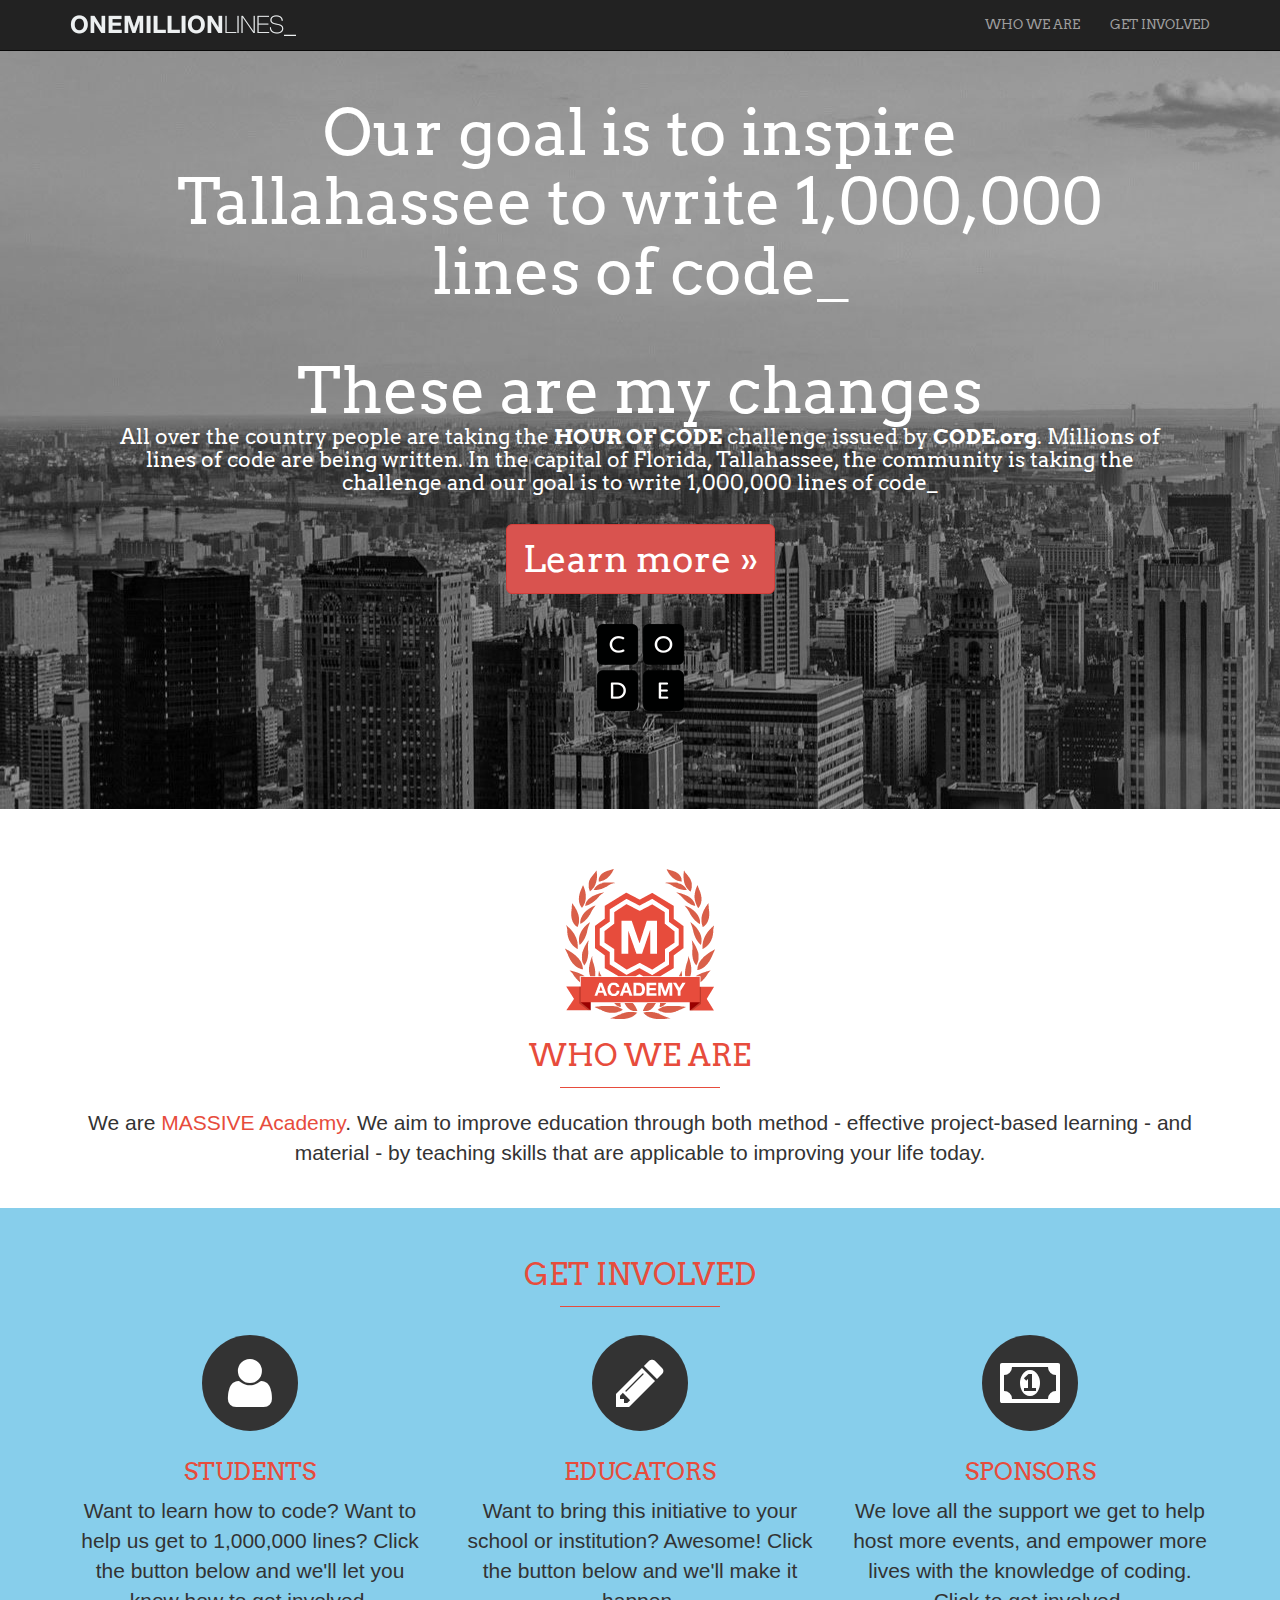
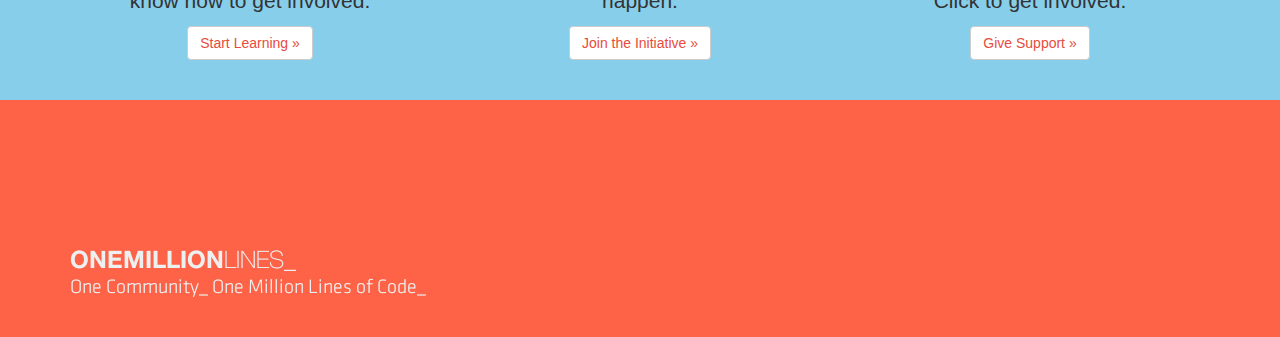
==== index.html @ e57da0e0 "testing change to index.html page" ====
<!DOCTYPE html>
<html lang="en">
  <head>
    <meta charset="utf-8">
    <meta http-equiv="X-UA-Compatible" content="IE=edge">
    <meta name="viewport" content="width=device-width, initial-scale=1">
    <!-- The above 3 meta tags *must* come first in the head; any other head content must come *after* these tags -->
    <meta name="description" content="">
    <meta name="author" content="">
    <link rel="icon" href="../../favicon.ico">

    <title>Custom Bootstrap Website</title>

    <!-- This is our Google Arvo font and Font Awesome-->
    <link href='https://fonts.googleapis.com/css?family=Arvo' rel='stylesheet' type='text/css'>    
    <link rel="stylesheet" href="fonts/font-awesome/css/font-awesome.min.css">

    <!-- Bootstrap core CSS -->
    <link href="css/bootstrap.min.css" rel="stylesheet">

    <!-- IE10 viewport hack for Surface/desktop Windows 8 bug -->
    <link href="../../assets/css/ie10-viewport-bug-workaround.css" rel="stylesheet">

    <!-- Custom styles for this template -->
    <link href="css/custom.css" rel="stylesheet">

    <!-- Just for debugging purposes. Don't actually copy these 2 lines! -->
    <!--[if lt IE 9]><script src="../../assets/js/ie8-responsive-file-warning.js"></script><![endif]-->
    <script src="../../assets/js/ie-emulation-modes-warning.js"></script>

    <!-- HTML5 shim and Respond.js for IE8 support of HTML5 elements and media queries -->
    <!--[if lt IE 9]>
      <script src="https://oss.maxcdn.com/html5shiv/3.7.2/html5shiv.min.js"></script>
      <script src="https://oss.maxcdn.com/respond/1.4.2/respond.min.js"></script>
    <![endif]-->
  </head>

  <body>

    <nav class="navbar navbar-inverse navbar-fixed-top">
      <div class="container">
        <div class="navbar-header">
          <button type="button" class="navbar-toggle collapsed" data-toggle="collapse" data-target="#navbar" aria-expanded="false" aria-controls="navbar">
            <span class="sr-only">Toggle navigation</span>
            <span class="icon-bar"></span>
            <span class="icon-bar"></span>
            <span class="icon-bar"></span>
          </button>
          <a class="navbar-brand" href="#"><img src="images/top_logo.png" title="One Million Lines" alt="One Million Lines"></a>
        </div>
        <div id="navbar" class="collapse navbar-collapse">
          <ul class="nav navbar-nav navbar-right">
            <li><a href="#who">WHO WE ARE</a></li>
            <li><a href="#get-Involved">GET INVOLVED</a></li>
          </ul>
        </div><!--/.nav-collapse -->
      </div>
    </nav>

    <!-- Main jumbotron for a primary marketing message or call to action -->
    <div class="jumbotron">
      <div class="container">
          <h1>Our goal is to inspire <br>Tallahassee to write 1,000,000<br> lines of code_</h1>
          <h1>These are my changes</div<h1>
          <p>All over the country people are taking the <strong>HOUR OF CODE</strong> challenge issued by <strong>CODE.org</strong>. Millions of lines of code are being written. In the capital of Florida, Tallahassee, the community is taking the challenge and our goal is to write 1,000,000 lines of code_</p>
          <p>
          <a class="btn btn-danger btn-lg" href="#" role="button">Learn more &raquo;</a></p>
          <img src="images/code.png" title="Code.org logo" alt="Code.org">
      </div>
    </div>

    <div id="who">
      <div class="container homepage">
        <img src="images/academy.png" alt="MASSIVE Academy" title="MASSIVE Academy">
        <h2>Who We Are</h2>
        <hr>
        <p>We are <a href="http://www.massiveacademy.us" target="_blank">MASSIVE Academy</a>. We aim to improve education through both method - effective project-based learning - and material - by teaching skills that are applicable to improving your life today.</p>
      </div>
    </div>

    <div id="get-Involved">
      <div class="container homepage">
        <h2>Get Involved</h2>
        <hr>
        <div class="row">
          <div class="col-md-4">
            <span class="fa-stack fa-4x">
              <i class="fa fa-circle fa-stack-2x"></i>
              <i class="fa fa-user fa-stack-1x fa-inverse"></i>
            </span>
            <h3>Students</h3>
            <p>Want to learn how to code? Want to help us get to 1,000,000 lines? Click the button below and we'll let you know how to get involved. </p>
            <p><a class="btn btn-default" href="http://www.google.com"  target="_blank" role="button">Start Learning &raquo;</a></p>
          </div>
          <div class="col-md-4">
           <span class="fa-stack fa-4x">
              <i class="fa fa-circle fa-stack-2x"></i>
              <i class="fa fa-pencil fa-stack-1x fa-inverse"></i>
            </span>
            <h3>Educators</h3>
            <p>Want to bring this initiative to your school or institution? Awesome! Click the button below and we'll make it happen. </p>
            <p><a class="btn btn-default" href="images/hero_image.jpg" target="_blank" role="button">Join the Initiative &raquo;</a></p>
          </div>
          <div class="col-md-4">
           <span class="fa-stack fa-4x">
              <i class="fa fa-circle fa-stack-2x"></i>
              <i class="fa fa-money fa-stack-1x fa-inverse"></i>
            </span>
            <h3>Sponsors</h3>
            <p>We love all the support we get to help host more events, and empower more lives with the knowledge of coding. Click to get involved.</p>
            <p><a class="btn btn-default" href="http://www.lds.org" target="_blank" role="button">Give Support &raquo;</a></p>
          </div>
        </div>
      </div> <!-- /container -->
    </div>

    <footer>
      <div class="container">
        <p><img src="images/one_million_bottom_brand.png" title="footer" alt="footer">
        </p>
      </div>
    </footer>
  


    <!-- Bootstrap core JavaScript
    ================================================== -->
    <!-- Placed at the end of the document so the pages load faster -->
    <script src="https://ajax.googleapis.com/ajax/libs/jquery/1.11.3/jquery.min.js"></script>
    <script>window.jQuery || document.write('<script src="../../assets/js/vendor/jquery.min.js"><\/script>')</script>
    <script src="js/bootstrap.min.js"></script>
    <!-- IE10 viewport hack for Surface/desktop Windows 8 bug -->
    <script src="../../assets/js/ie10-viewport-bug-workaround.js"></script>
  </body>
</html>
---- css/custom.css ----
/* Move down content because we have a fixed navbar that is 50px tall */
body {
  padding-top: 50px;
}

ul.nav, .jumbotron h1 {
	font-family: 'Arvo', courier, serif;
}

ul.nav {
	font-size: 13px;
}

#get-Involved {
	background-color: skyblue;
}

footer {
	background-color: tomato;
	padding-top: 150px;
	padding-bottom: 30px;
}

.jumbotron {
	text-align: center;
	background-image: url('../images/hero_image.jpg');
	color: white;
}

.jumbotron h1 {
	margin-top: 0px;
	margin-bottom: 50px;
}

.jumbotron p {
	margin-bottom: 30px;
	font-weight: 100;
	padding: 0 50px;
}

.btn-lg {
	font-size: 36px;
}
.homepage {
	text-align: center;
	padding-top: 30px;
	padding-bottom: 30px;
}

.homepage h2, h3{
	color: #e74c3c;
	font-family: 'Arvo', courier, serif;
	text-transform: uppercase;
}

.homepage h3 {
	font-style: 26px;
}

.homepage p {
	font-size: 21px;
	font-weight: 300;
}

.homepage hr {
	border-top: 1px solid #e74c3d;
	width: 160px;
	margin-top: 15px;
}
.homepage a {
	color: #e74c3c;
}

.homepage a:hover {
	color: #e74c3d;
	text-decoration: none;
	opacity: .9;
}

/*Responsive Styling*/

/* Medium devices (desktops, 992px up to 1199px) */
@media (max-width: 1199px) { 
	.jumbotron h1 {
	font-size: 56px;
	margin-bottom: 30px;
	}
}

/* Small devices (tablets, 768px up to 991px) */
@media (max-width: 991px) { 
	.jumbotron h1 {
	font-size: 46px;
	}

	.jumbotron {
		margin-bottom: 15px;
	}

	.col-md-4 {
		padding: 20px 10px;
	}

	.homepage h2 {
		font-size: 25px;
	}

	.homepage h3 {
		font-size: 20px;
	}

	.btn {

	}


/* Extra-Small devices (phones, less than 768px) */
@media (max-width: 767px) { 
	
	.jumbotron h1 {
	font-size: 30px;
	}

	.jumbotron p {
		font-size: 15px;
	}

	.homepage p {
		font-size: 16px;
	}

	.btn-lg {
		font-size: 18px;
	}

	footer img {
		width: 80%;
	}
}
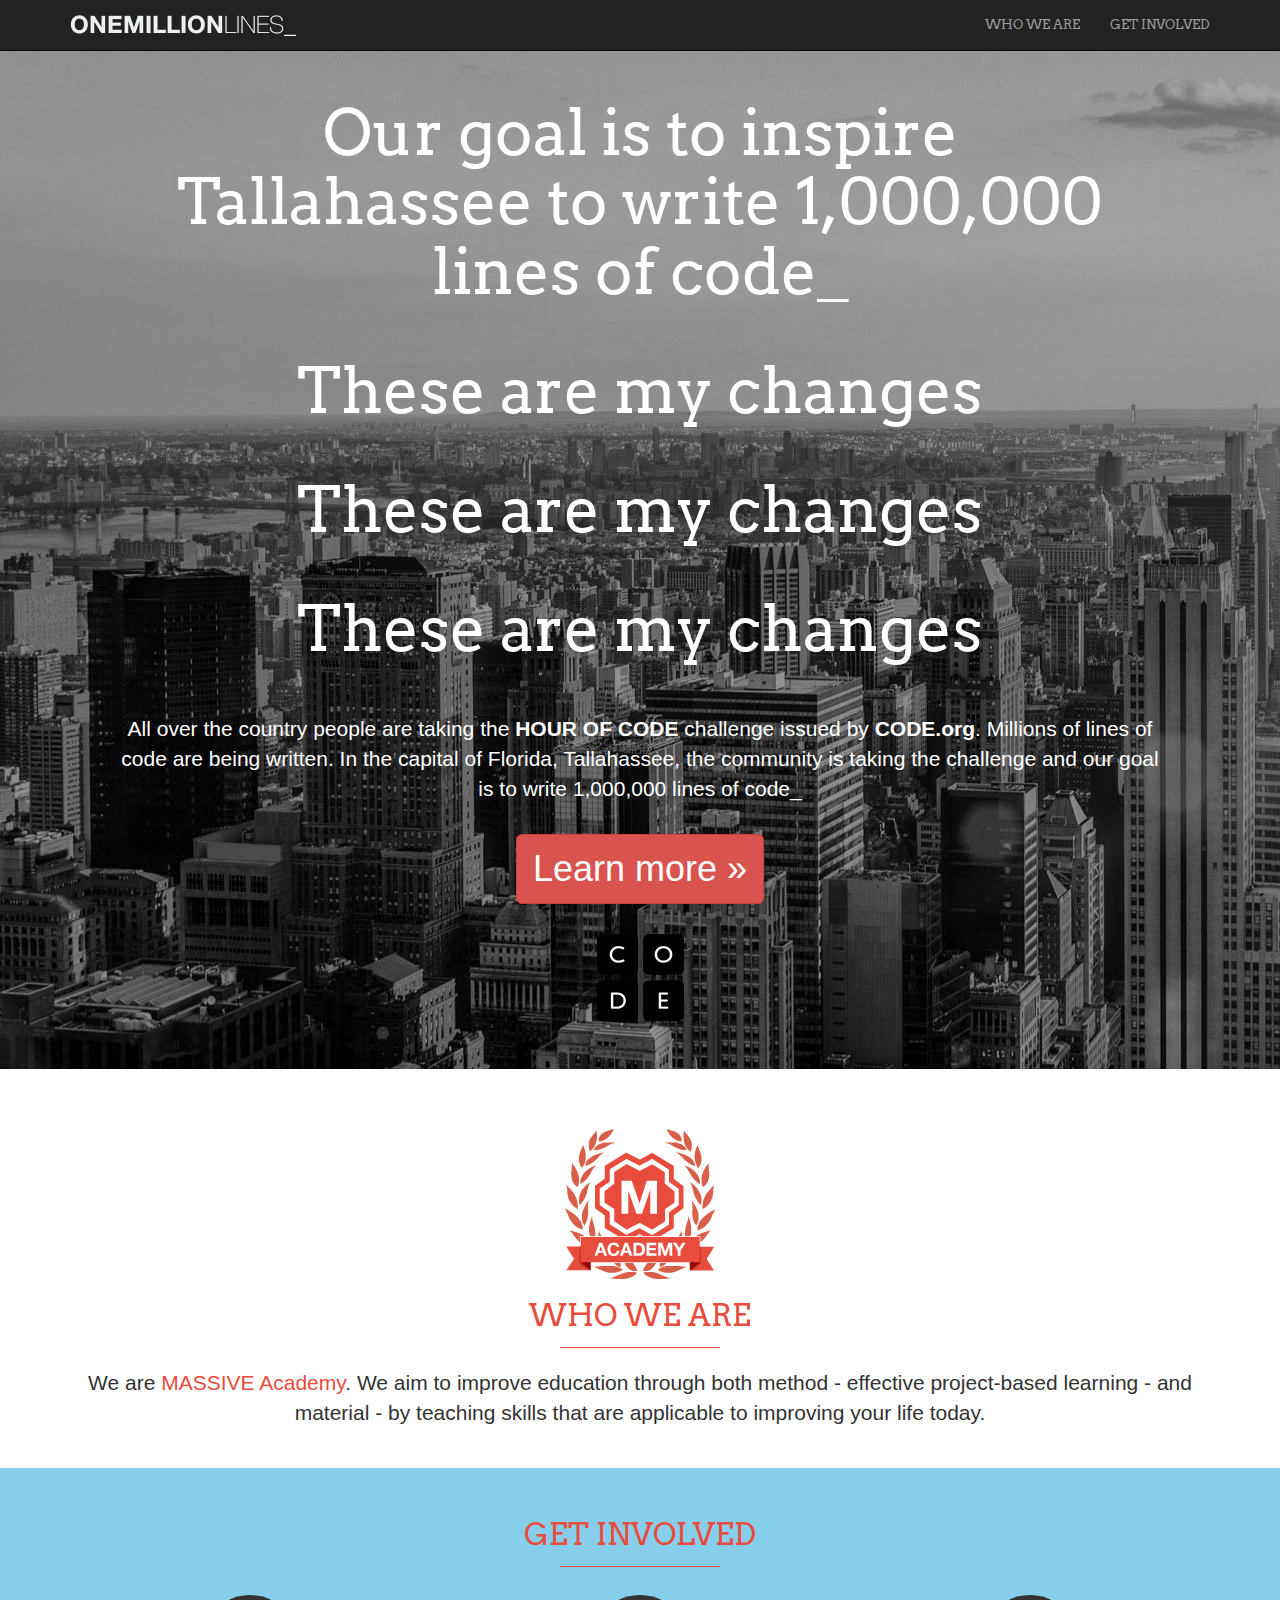
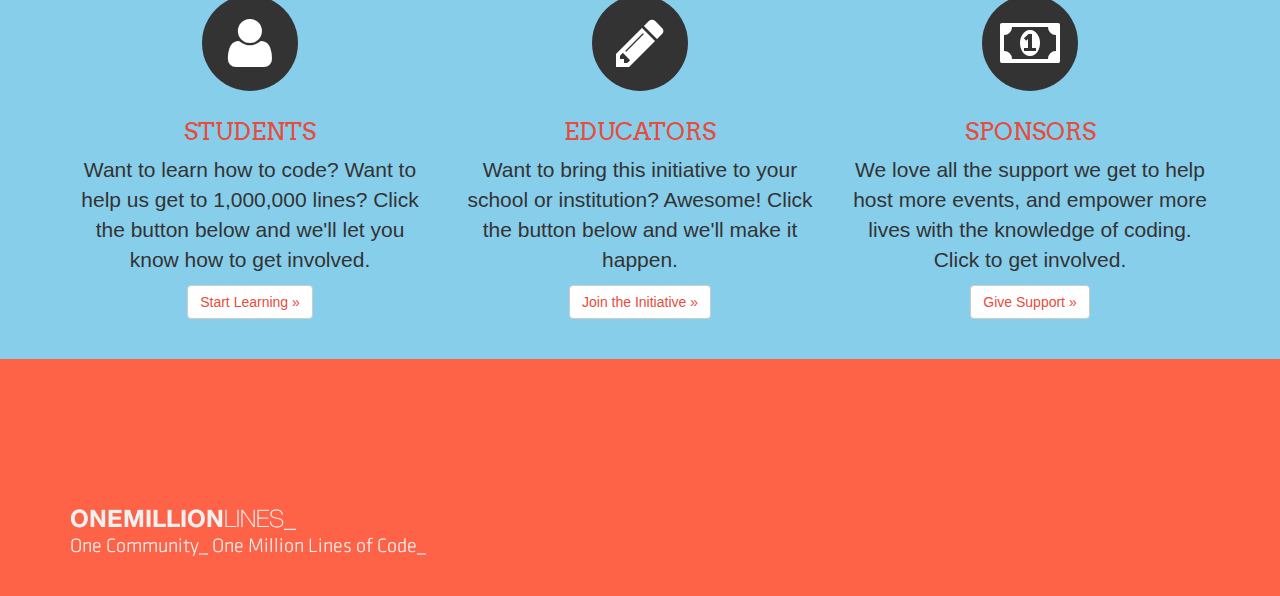
==== commit f9f203d6: "more testing to index.html" ====
--- a/index.html
+++ b/index.html
@@ -62,7 +62,9 @@
     <div class="jumbotron">
       <div class="container">
           <h1>Our goal is to inspire <br>Tallahassee to write 1,000,000<br> lines of code_</h1>
-          <h1>These are my changes</div<h1>
+          <h1>These are my changes</h1>
+          <h1>These are my changes</h1>
+          <h1>These are my changes</h1>
           <p>All over the country people are taking the <strong>HOUR OF CODE</strong> challenge issued by <strong>CODE.org</strong>. Millions of lines of code are being written. In the capital of Florida, Tallahassee, the community is taking the challenge and our goal is to write 1,000,000 lines of code_</p>
           <p>
           <a class="btn btn-danger btn-lg" href="#" role="button">Learn more &raquo;</a></p>
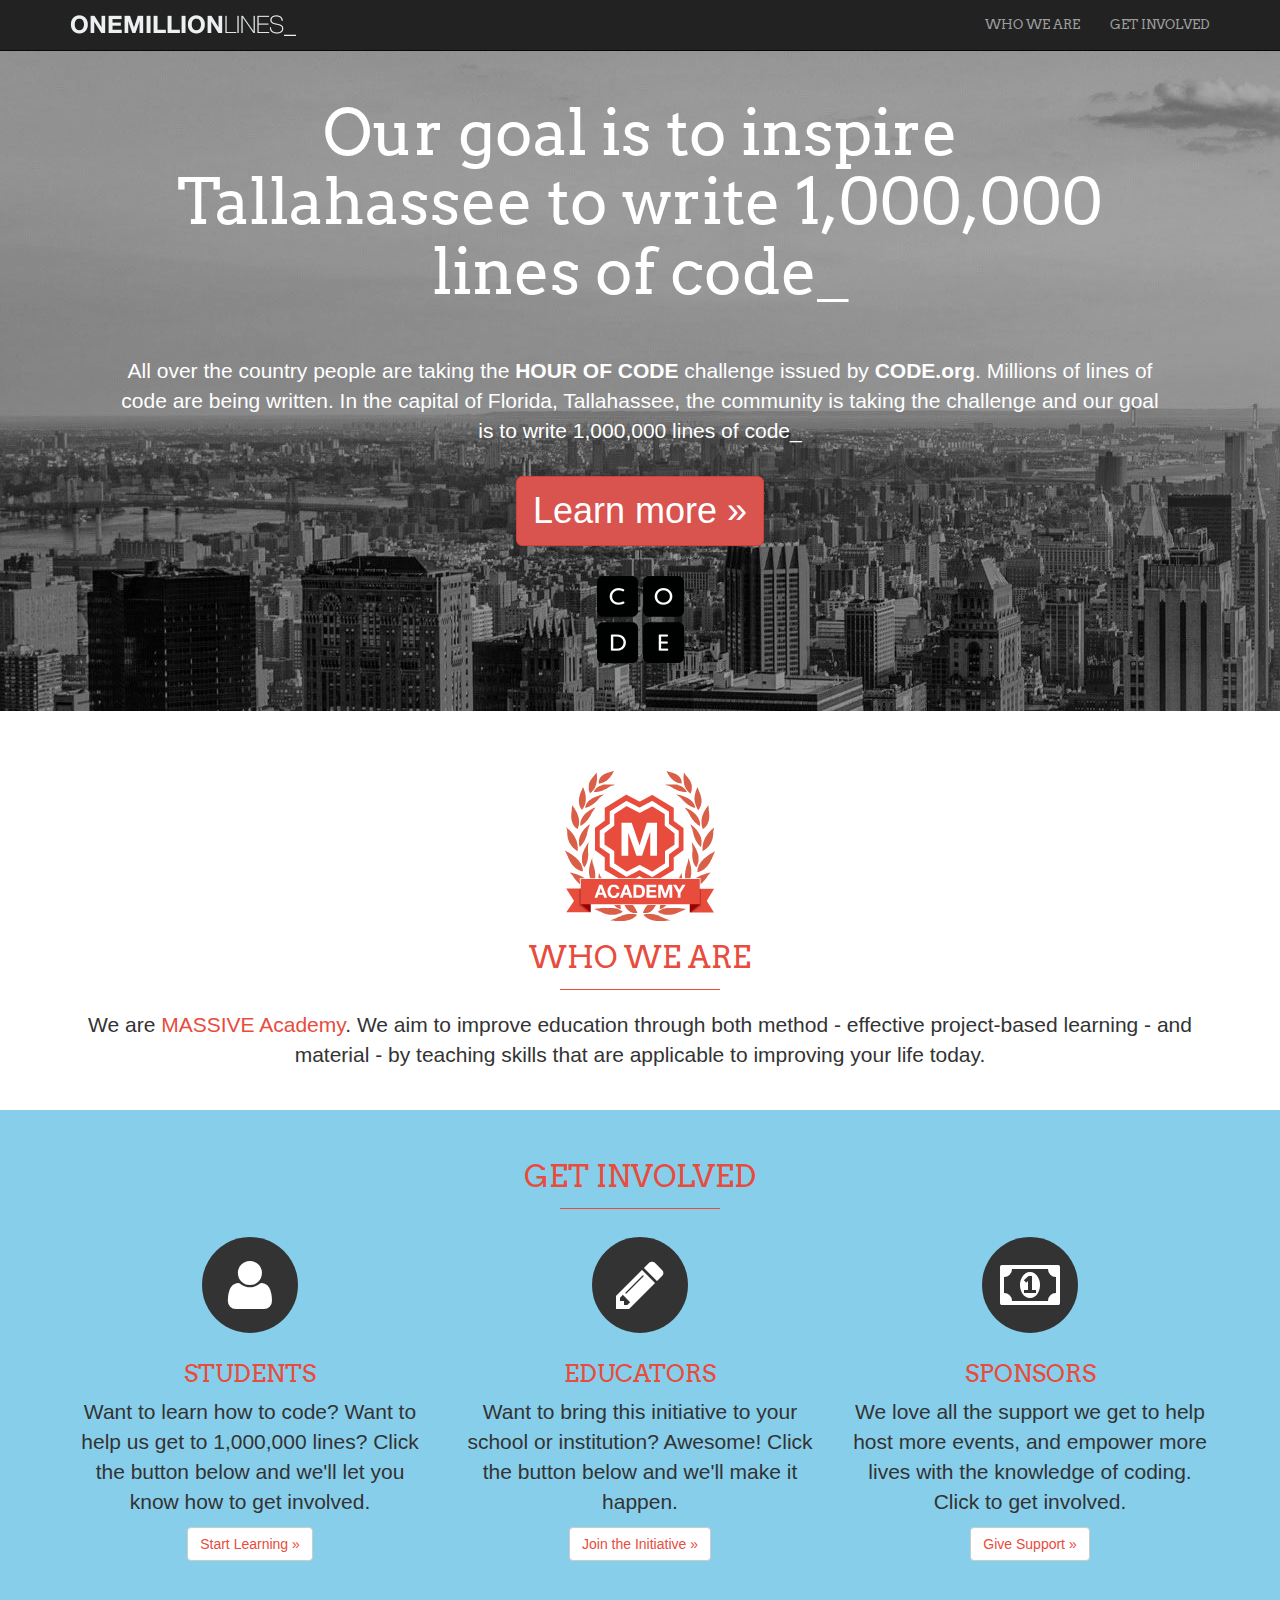
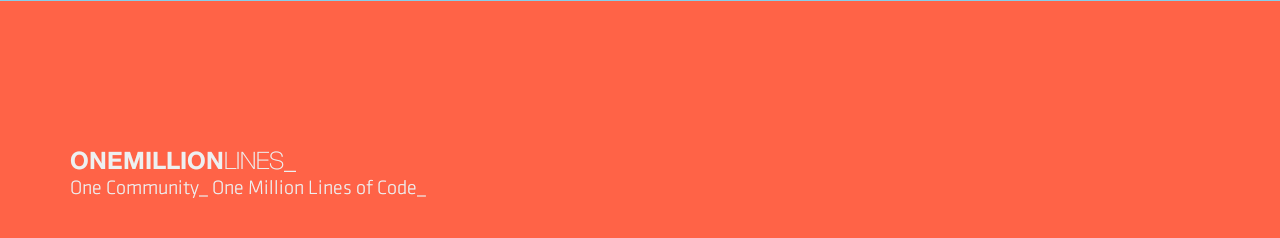
==== commit 451a70dc: "Cloned from github and removed testing changes" ====
--- a/index.html
+++ b/index.html
@@ -62,9 +62,6 @@
     <div class="jumbotron">
       <div class="container">
           <h1>Our goal is to inspire <br>Tallahassee to write 1,000,000<br> lines of code_</h1>
-          <h1>These are my changes</h1>
-          <h1>These are my changes</h1>
-          <h1>These are my changes</h1>
           <p>All over the country people are taking the <strong>HOUR OF CODE</strong> challenge issued by <strong>CODE.org</strong>. Millions of lines of code are being written. In the capital of Florida, Tallahassee, the community is taking the challenge and our goal is to write 1,000,000 lines of code_</p>
           <p>
           <a class="btn btn-danger btn-lg" href="#" role="button">Learn more &raquo;</a></p>
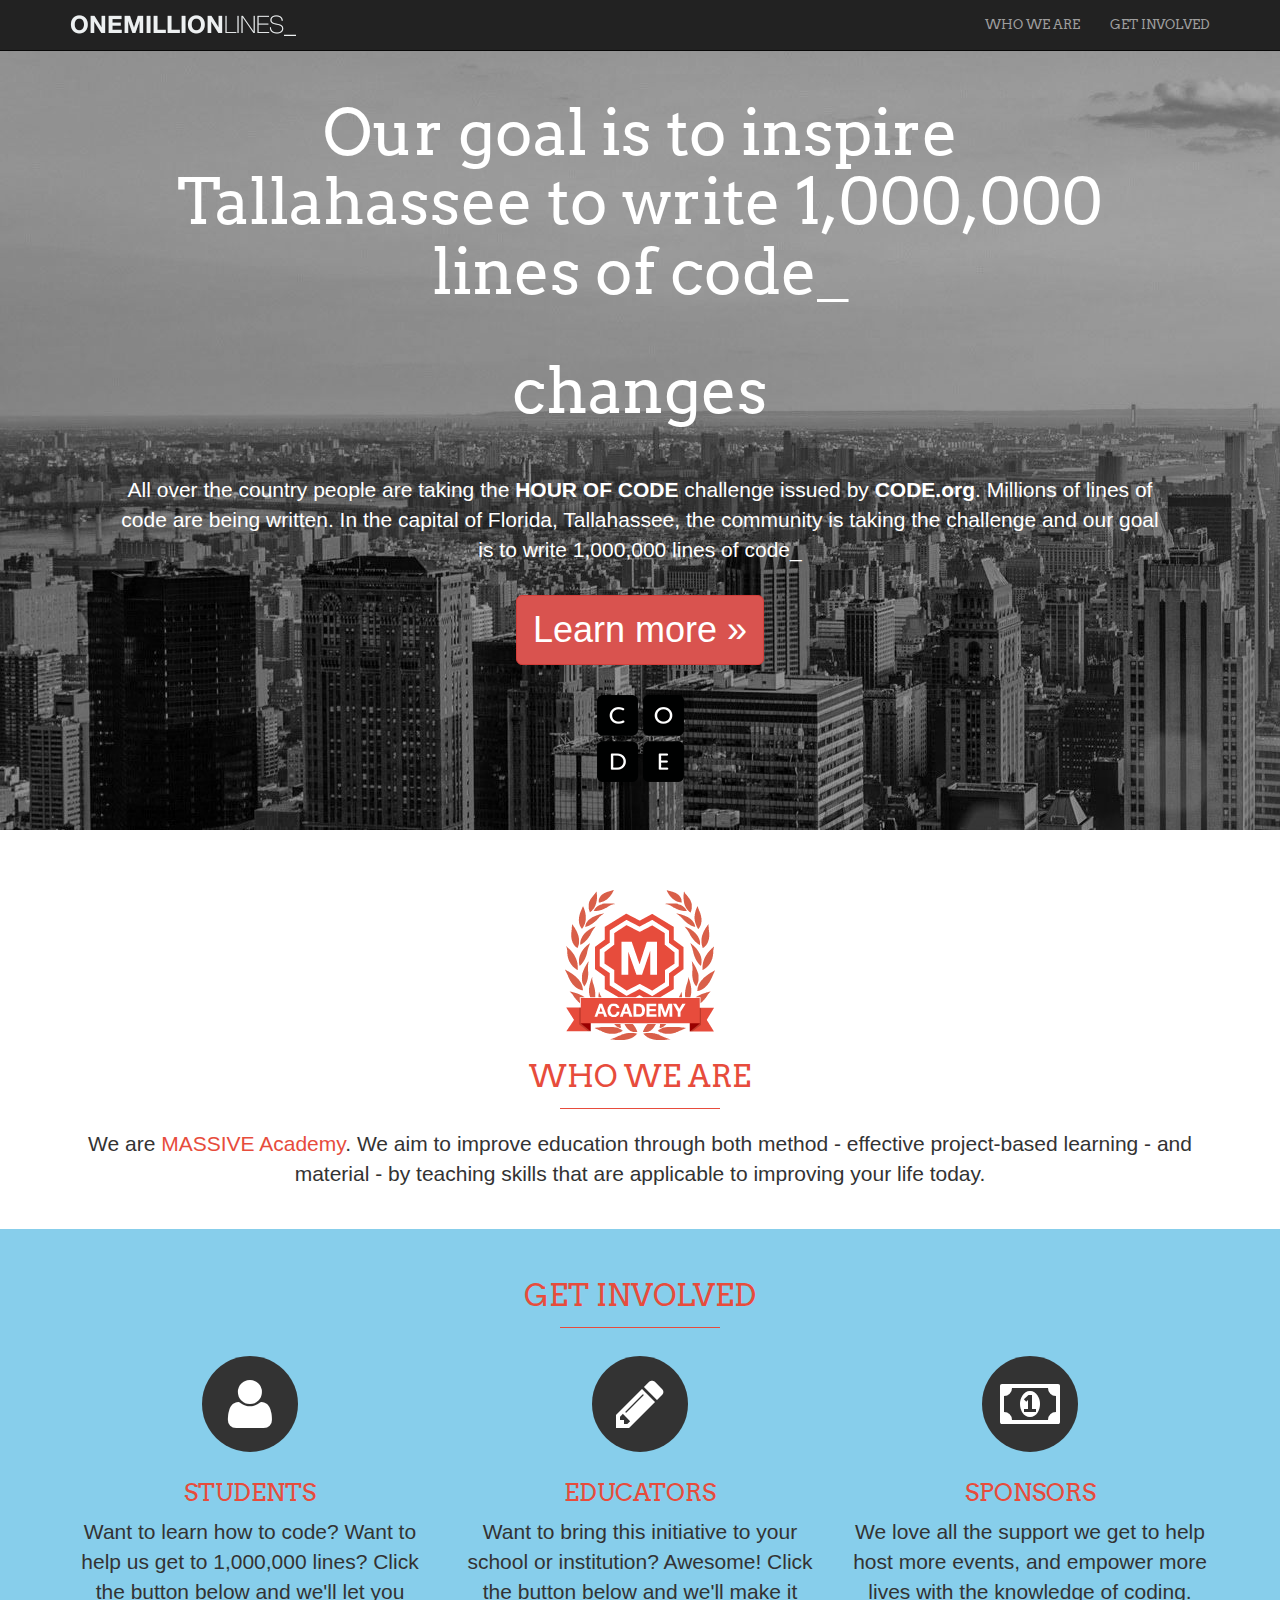
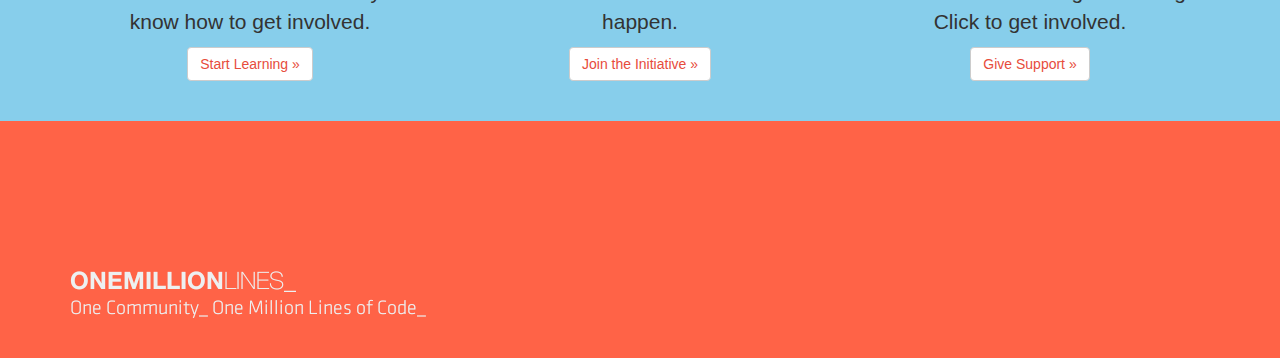
==== commit 308ffb33: "test after conniestewart.me is live" ====
--- a/index.html
+++ b/index.html
@@ -62,6 +62,10 @@
     <div class="jumbotron">
       <div class="container">
           <h1>Our goal is to inspire <br>Tallahassee to write 1,000,000<br> lines of code_</h1>
+          <h1>changes</h1>
+
+
+
           <p>All over the country people are taking the <strong>HOUR OF CODE</strong> challenge issued by <strong>CODE.org</strong>. Millions of lines of code are being written. In the capital of Florida, Tallahassee, the community is taking the challenge and our goal is to write 1,000,000 lines of code_</p>
           <p>
           <a class="btn btn-danger btn-lg" href="#" role="button">Learn more &raquo;</a></p>
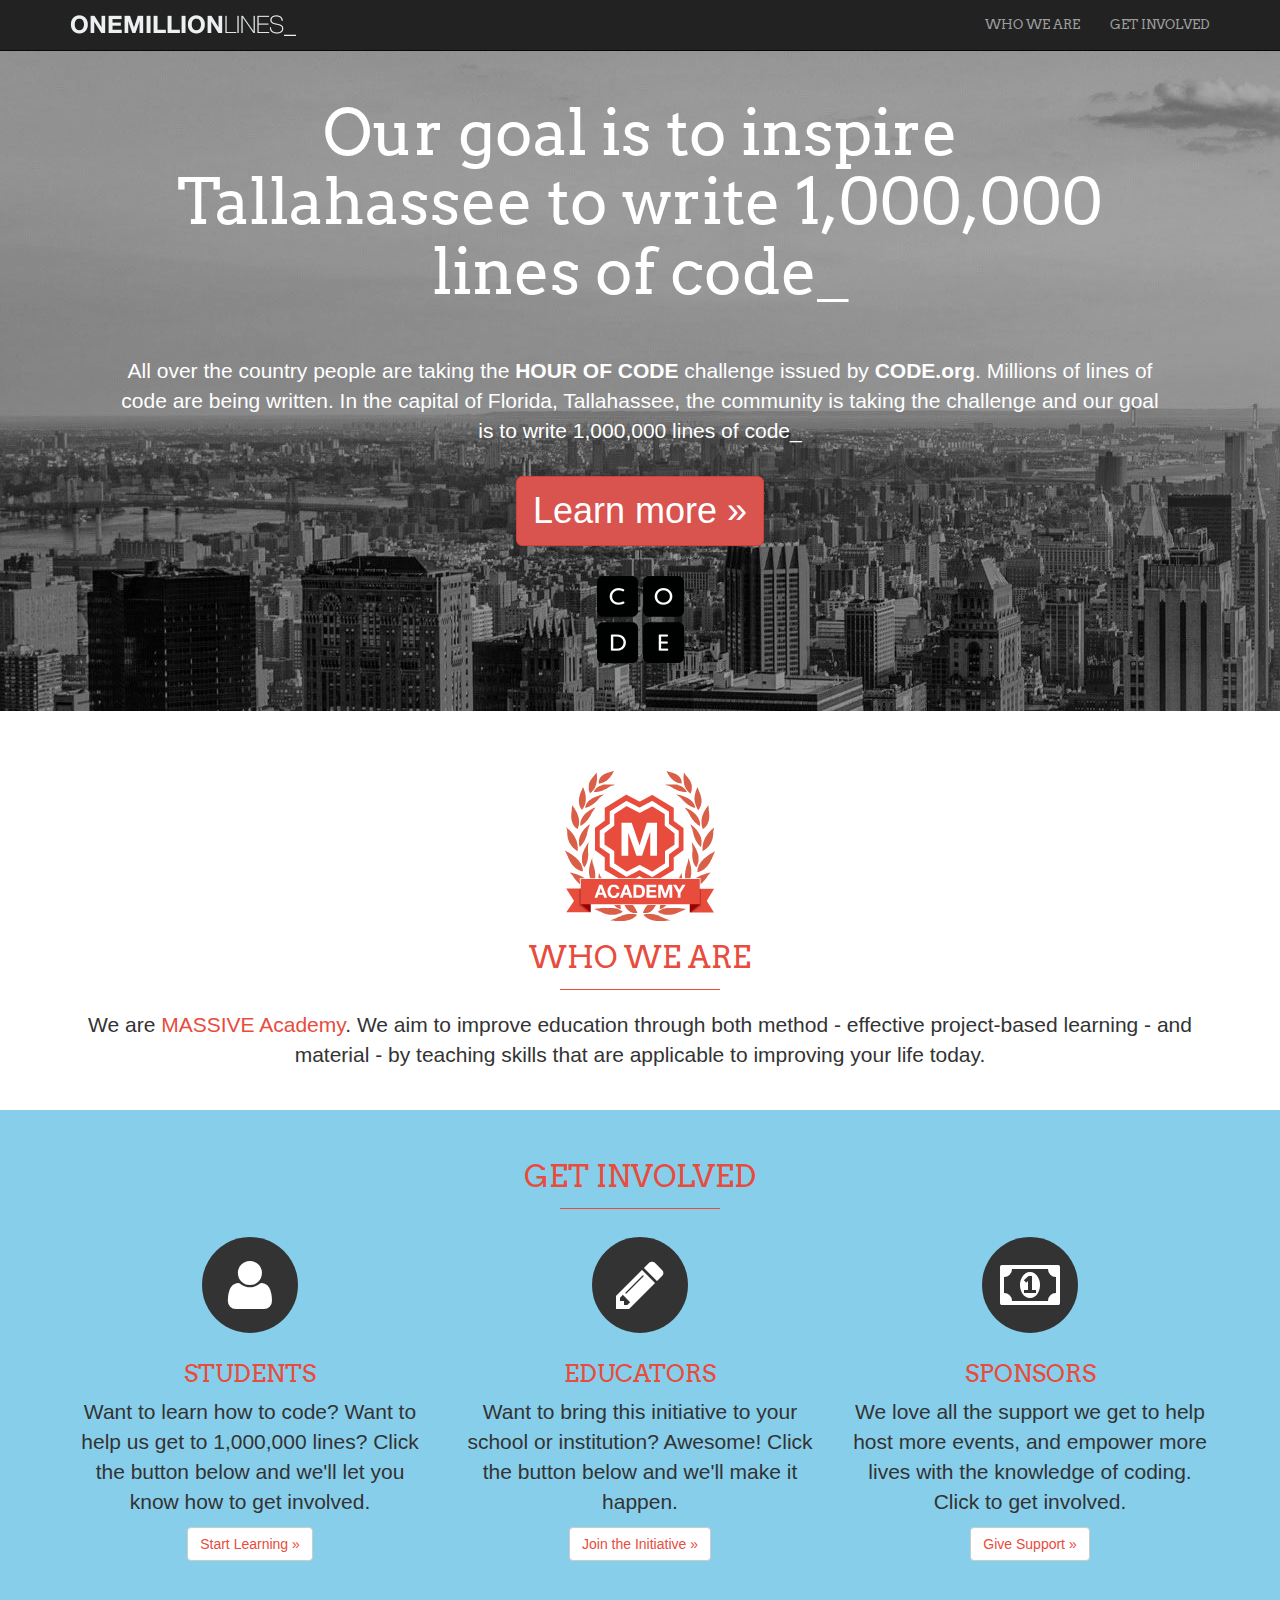
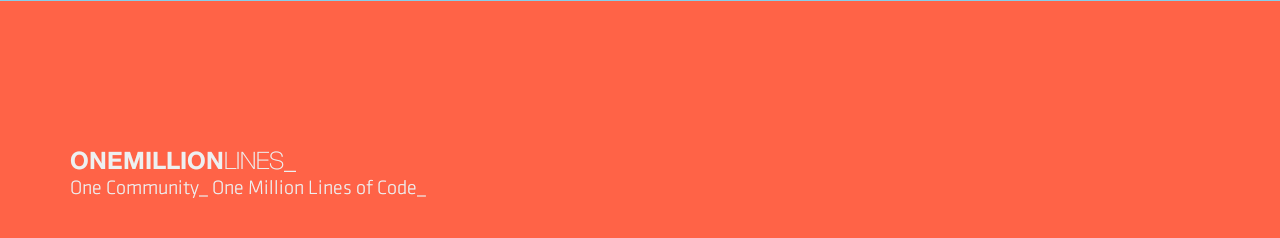
==== commit 859f4d7c: "undo test changes" ====
--- a/index.html
+++ b/index.html
@@ -62,10 +62,6 @@
     <div class="jumbotron">
       <div class="container">
           <h1>Our goal is to inspire <br>Tallahassee to write 1,000,000<br> lines of code_</h1>
-          <h1>changes</h1>
-
-
-
           <p>All over the country people are taking the <strong>HOUR OF CODE</strong> challenge issued by <strong>CODE.org</strong>. Millions of lines of code are being written. In the capital of Florida, Tallahassee, the community is taking the challenge and our goal is to write 1,000,000 lines of code_</p>
           <p>
           <a class="btn btn-danger btn-lg" href="#" role="button">Learn more &raquo;</a></p>
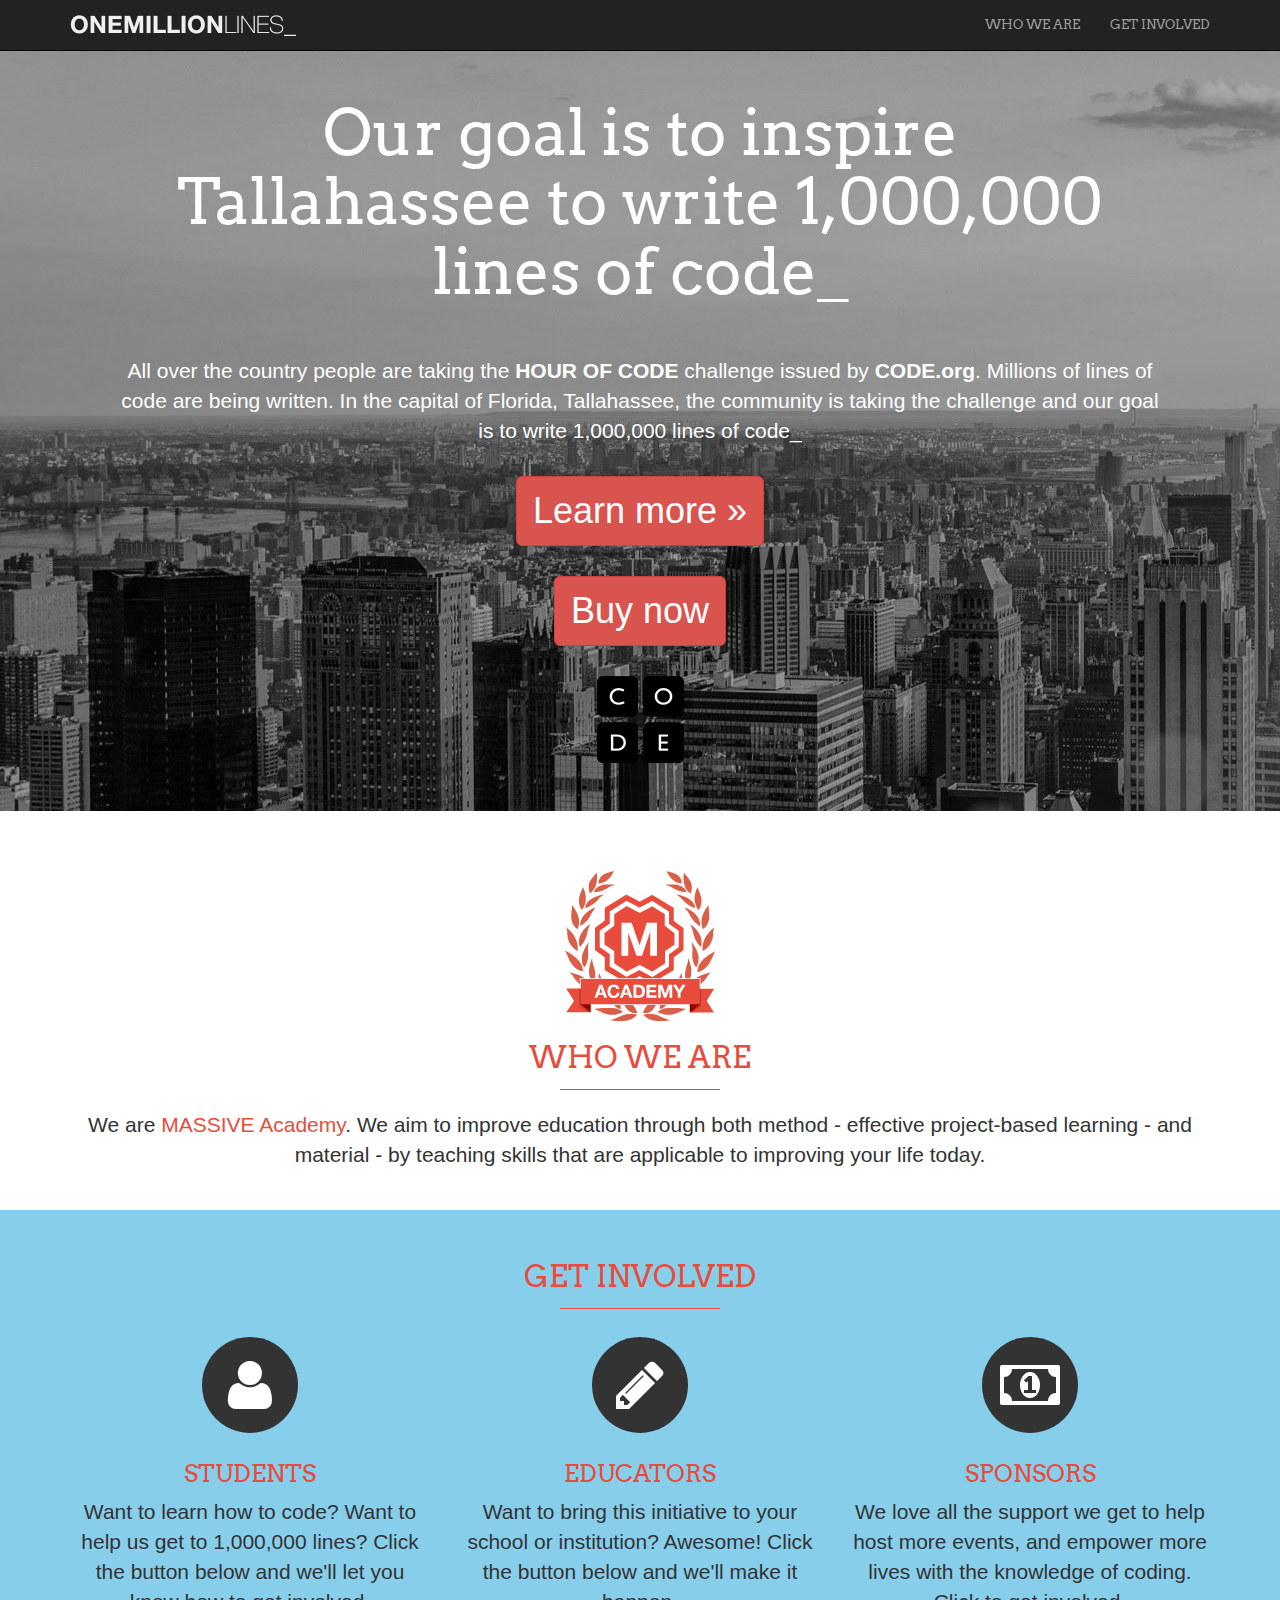
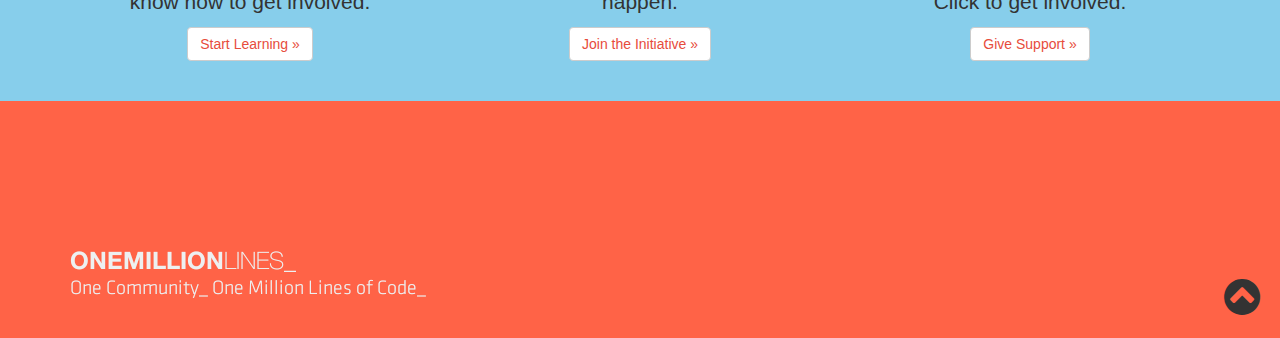
==== commit 06a3a129: "Updates from local file" ====
--- a/index.html
+++ b/index.html
@@ -36,7 +36,7 @@
     <![endif]-->
   </head>
 
-  <body>
+  <body data-spy="scroll" data-target=".navbar-collapse" data-offset="100">
 
     <nav class="navbar navbar-inverse navbar-fixed-top">
       <div class="container">
@@ -47,7 +47,7 @@
             <span class="icon-bar"></span>
             <span class="icon-bar"></span>
           </button>
-          <a class="navbar-brand" href="#"><img src="images/top_logo.png" title="One Million Lines" alt="One Million Lines"></a>
+          <a class="navbar-brand" href="#jumbotron"><img src="images/top_logo.png" title="One Million Lines" alt="One Million Lines"></a>
         </div>
         <div id="navbar" class="collapse navbar-collapse">
           <ul class="nav navbar-nav navbar-right">
@@ -59,12 +59,23 @@
     </nav>
 
     <!-- Main jumbotron for a primary marketing message or call to action -->
-    <div class="jumbotron">
+    <div id="jumbotron" class="jumbotron">
       <div class="container">
           <h1>Our goal is to inspire <br>Tallahassee to write 1,000,000<br> lines of code_</h1>
           <p>All over the country people are taking the <strong>HOUR OF CODE</strong> challenge issued by <strong>CODE.org</strong>. Millions of lines of code are being written. In the capital of Florida, Tallahassee, the community is taking the challenge and our goal is to write 1,000,000 lines of code_</p>
           <p>
-          <a class="btn btn-danger btn-lg" href="#" role="button">Learn more &raquo;</a></p>
+          <a class="btn btn-danger btn-lg" href="#" role="button" data-toggle="modal" data-target="#myModal">Learn more &raquo;</a></p>
+          <a class="btn btn-danger btn-lg" href="https://gumroad.com/l/eJQtm">Buy now</a></p>
+
+          <!-- Modal -->
+          <div class="modal fade" id="myModal" tabindex="-1" role="dialog" aria-labelledby="myModalLabel">
+            <div class="modal-dialog" role="document">
+              <div class="modal-content">
+                  <button type="button" class="close" data-dismiss="modal" aria-hidden="true">x</button>
+                 <iframe width="560" height="315" src="https://www.youtube.com/embed/Dh8XmvBZUiQ?showinfo=0" frameborder="0" allowfullscreen></iframe>
+              </div>
+            </div>
+          </div>
           <img src="images/code.png" title="Code.org logo" alt="Code.org">
       </div>
     </div>
@@ -119,8 +130,10 @@
         <p><img src="images/one_million_bottom_brand.png" title="footer" alt="footer">
         </p>
       </div>
+      <div id="go-top">
+      <a href="#jumbotron"><i class="fa fa-chevron-circle-up fa-3x" aria-hidden="true" ></i></a>
+      </div>
     </footer>
-  
 
 
     <!-- Bootstrap core JavaScript
@@ -129,6 +142,7 @@
     <script src="https://ajax.googleapis.com/ajax/libs/jquery/1.11.3/jquery.min.js"></script>
     <script>window.jQuery || document.write('<script src="../../assets/js/vendor/jquery.min.js"><\/script>')</script>
     <script src="js/bootstrap.min.js"></script>
+    <script src="js/smoothscroll.js"></script>
     <!-- IE10 viewport hack for Surface/desktop Windows 8 bug -->
     <script src="../../assets/js/ie10-viewport-bug-workaround.js"></script>
   </body>
--- a/css/custom.css
+++ b/css/custom.css
@@ -15,10 +15,21 @@
 	background-color: skyblue;
 }
 
+#go-top {
+	position: absolute; 
+    bottom: 20px;
+    right: 20px;
+}
+
+#go-top a {
+	color: #333;
+}
+
 footer {
 	background-color: tomato;
 	padding-top: 150px;
 	padding-bottom: 30px;
+	position: relative;
 }
 
 .jumbotron {
@@ -36,6 +47,31 @@
 	margin-bottom: 30px;
 	font-weight: 100;
 	padding: 0 50px;
+}
+
+.modal-content iframe {
+	margin-top: 20px;
+}
+
+.modal-content button.close {
+	position: absolute;
+	top: 5px;
+	right: 5px;
+	font-size: 28px;
+	background-color: white;
+	opacity: 1;
+	width: 30px;
+	border-radius: 24px;
+	-webkit-border-radius: 24px;
+	-moz-border-radius: 24px;
+}
+
+.modal-dialog {
+    position: absolute;
+    left: 50%;
+    margin-left: -300px;
+    top: 50%;
+    margin-top: -171px;
 }
 
 .btn-lg {
@@ -75,6 +111,10 @@
 	color: #e74c3d;
 	text-decoration: none;
 	opacity: .9;
+}
+
+.fa-chevron-circle-up {
+	color: #333;
 }
 
 /*Responsive Styling*/
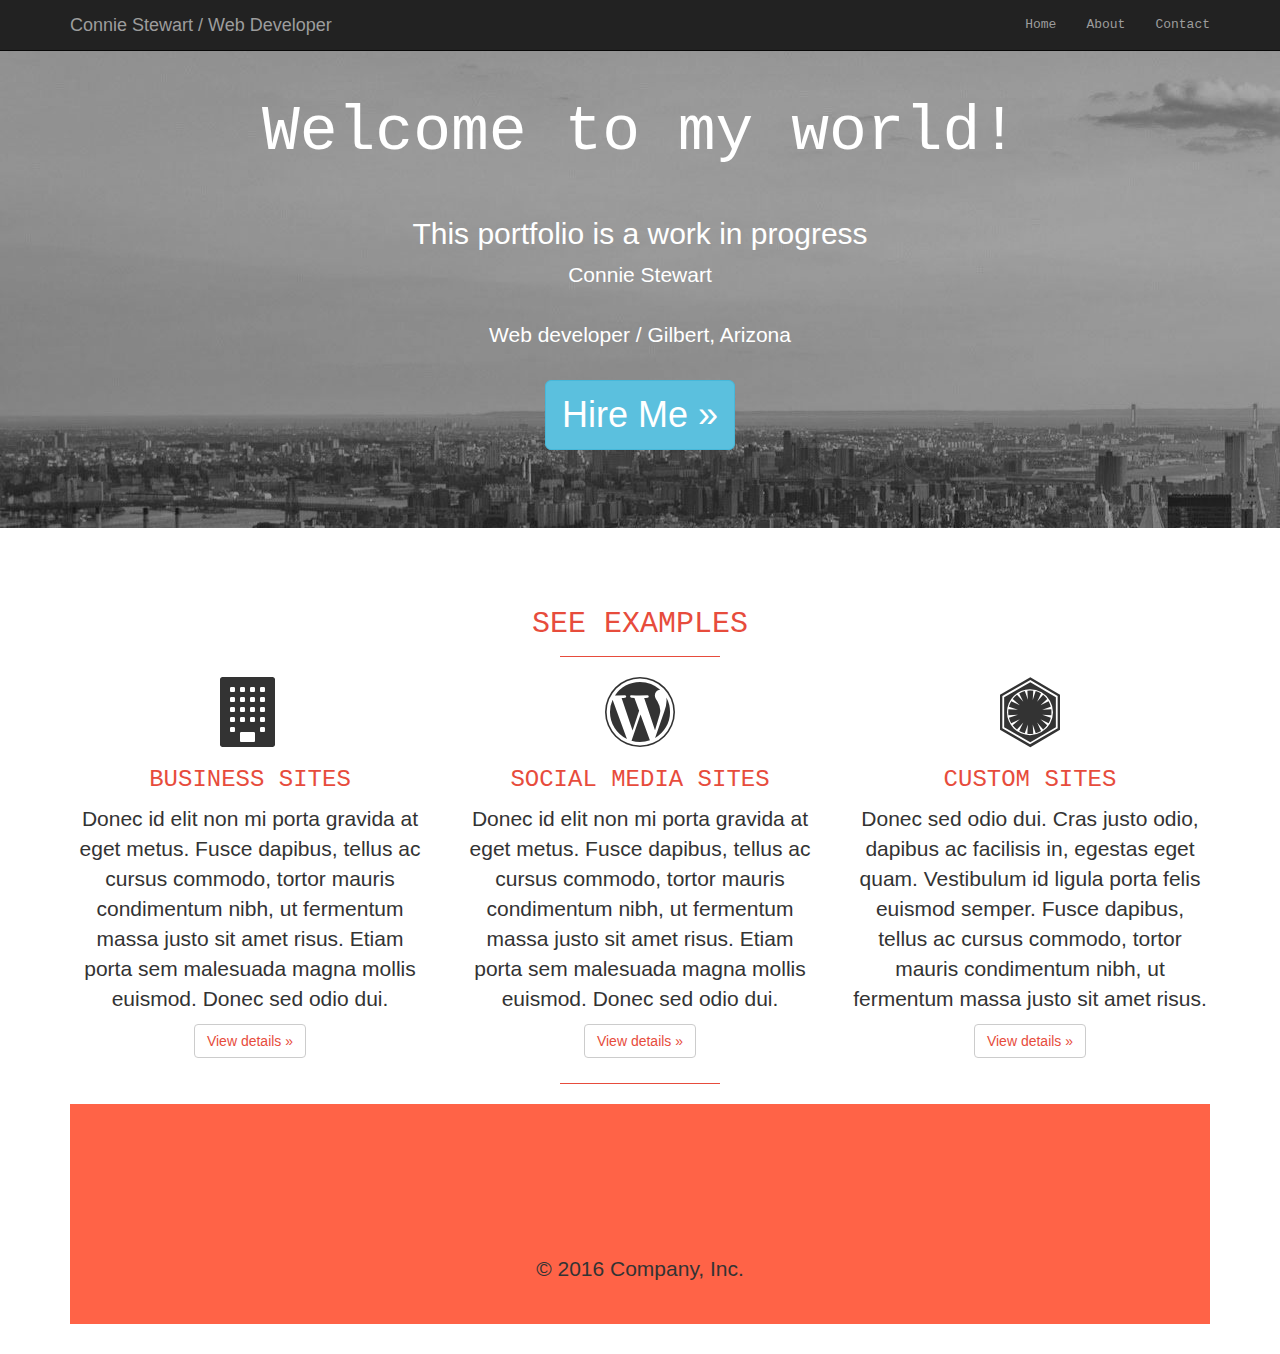
==== commit fe710d98: "updated to portfolio website" ====
--- a/index.html
+++ b/index.html
@@ -1,149 +1,115 @@
-
-<!DOCTYPE html>
-<html lang="en">
-  <head>
-    <meta charset="utf-8">
-    <meta http-equiv="X-UA-Compatible" content="IE=edge">
-    <meta name="viewport" content="width=device-width, initial-scale=1">
-    <!-- The above 3 meta tags *must* come first in the head; any other head content must come *after* these tags -->
-    <meta name="description" content="">
-    <meta name="author" content="">
-    <link rel="icon" href="../../favicon.ico">
-
-    <title>Custom Bootstrap Website</title>
-
-    <!-- This is our Google Arvo font and Font Awesome-->
-    <link href='https://fonts.googleapis.com/css?family=Arvo' rel='stylesheet' type='text/css'>    
-    <link rel="stylesheet" href="fonts/font-awesome/css/font-awesome.min.css">
-
-    <!-- Bootstrap core CSS -->
-    <link href="css/bootstrap.min.css" rel="stylesheet">
-
-    <!-- IE10 viewport hack for Surface/desktop Windows 8 bug -->
-    <link href="../../assets/css/ie10-viewport-bug-workaround.css" rel="stylesheet">
-
-    <!-- Custom styles for this template -->
-    <link href="css/custom.css" rel="stylesheet">
-
-    <!-- Just for debugging purposes. Don't actually copy these 2 lines! -->
-    <!--[if lt IE 9]><script src="../../assets/js/ie8-responsive-file-warning.js"></script><![endif]-->
-    <script src="../../assets/js/ie-emulation-modes-warning.js"></script>
-
-    <!-- HTML5 shim and Respond.js for IE8 support of HTML5 elements and media queries -->
-    <!--[if lt IE 9]>
-      <script src="https://oss.maxcdn.com/html5shiv/3.7.2/html5shiv.min.js"></script>
-      <script src="https://oss.maxcdn.com/respond/1.4.2/respond.min.js"></script>
-    <![endif]-->
-  </head>
-
-  <body data-spy="scroll" data-target=".navbar-collapse" data-offset="100">
-
-    <nav class="navbar navbar-inverse navbar-fixed-top">
-      <div class="container">
-        <div class="navbar-header">
-          <button type="button" class="navbar-toggle collapsed" data-toggle="collapse" data-target="#navbar" aria-expanded="false" aria-controls="navbar">
-            <span class="sr-only">Toggle navigation</span>
-            <span class="icon-bar"></span>
-            <span class="icon-bar"></span>
-            <span class="icon-bar"></span>
-          </button>
-          <a class="navbar-brand" href="#jumbotron"><img src="images/top_logo.png" title="One Million Lines" alt="One Million Lines"></a>
-        </div>
-        <div id="navbar" class="collapse navbar-collapse">
-          <ul class="nav navbar-nav navbar-right">
-            <li><a href="#who">WHO WE ARE</a></li>
-            <li><a href="#get-Involved">GET INVOLVED</a></li>
-          </ul>
-        </div><!--/.nav-collapse -->
-      </div>
-    </nav>
-
-    <!-- Main jumbotron for a primary marketing message or call to action -->
-    <div id="jumbotron" class="jumbotron">
-      <div class="container">
-          <h1>Our goal is to inspire <br>Tallahassee to write 1,000,000<br> lines of code_</h1>
-          <p>All over the country people are taking the <strong>HOUR OF CODE</strong> challenge issued by <strong>CODE.org</strong>. Millions of lines of code are being written. In the capital of Florida, Tallahassee, the community is taking the challenge and our goal is to write 1,000,000 lines of code_</p>
-          <p>
-          <a class="btn btn-danger btn-lg" href="#" role="button" data-toggle="modal" data-target="#myModal">Learn more &raquo;</a></p>
-          <a class="btn btn-danger btn-lg" href="https://gumroad.com/l/eJQtm">Buy now</a></p>
-
-          <!-- Modal -->
-          <div class="modal fade" id="myModal" tabindex="-1" role="dialog" aria-labelledby="myModalLabel">
-            <div class="modal-dialog" role="document">
-              <div class="modal-content">
-                  <button type="button" class="close" data-dismiss="modal" aria-hidden="true">x</button>
-                 <iframe width="560" height="315" src="https://www.youtube.com/embed/Dh8XmvBZUiQ?showinfo=0" frameborder="0" allowfullscreen></iframe>
-              </div>
-            </div>
-          </div>
-          <img src="images/code.png" title="Code.org logo" alt="Code.org">
-      </div>
-    </div>
-
-    <div id="who">
-      <div class="container homepage">
-        <img src="images/academy.png" alt="MASSIVE Academy" title="MASSIVE Academy">
-        <h2>Who We Are</h2>
-        <hr>
-        <p>We are <a href="http://www.massiveacademy.us" target="_blank">MASSIVE Academy</a>. We aim to improve education through both method - effective project-based learning - and material - by teaching skills that are applicable to improving your life today.</p>
-      </div>
-    </div>
-
-    <div id="get-Involved">
-      <div class="container homepage">
-        <h2>Get Involved</h2>
-        <hr>
-        <div class="row">
-          <div class="col-md-4">
-            <span class="fa-stack fa-4x">
-              <i class="fa fa-circle fa-stack-2x"></i>
-              <i class="fa fa-user fa-stack-1x fa-inverse"></i>
-            </span>
-            <h3>Students</h3>
-            <p>Want to learn how to code? Want to help us get to 1,000,000 lines? Click the button below and we'll let you know how to get involved. </p>
-            <p><a class="btn btn-default" href="http://www.google.com"  target="_blank" role="button">Start Learning &raquo;</a></p>
-          </div>
-          <div class="col-md-4">
-           <span class="fa-stack fa-4x">
-              <i class="fa fa-circle fa-stack-2x"></i>
-              <i class="fa fa-pencil fa-stack-1x fa-inverse"></i>
-            </span>
-            <h3>Educators</h3>
-            <p>Want to bring this initiative to your school or institution? Awesome! Click the button below and we'll make it happen. </p>
-            <p><a class="btn btn-default" href="images/hero_image.jpg" target="_blank" role="button">Join the Initiative &raquo;</a></p>
-          </div>
-          <div class="col-md-4">
-           <span class="fa-stack fa-4x">
-              <i class="fa fa-circle fa-stack-2x"></i>
-              <i class="fa fa-money fa-stack-1x fa-inverse"></i>
-            </span>
-            <h3>Sponsors</h3>
-            <p>We love all the support we get to help host more events, and empower more lives with the knowledge of coding. Click to get involved.</p>
-            <p><a class="btn btn-default" href="http://www.lds.org" target="_blank" role="button">Give Support &raquo;</a></p>
-          </div>
-        </div>
-      </div> <!-- /container -->
-    </div>
-
-    <footer>
-      <div class="container">
-        <p><img src="images/one_million_bottom_brand.png" title="footer" alt="footer">
-        </p>
-      </div>
-      <div id="go-top">
-      <a href="#jumbotron"><i class="fa fa-chevron-circle-up fa-3x" aria-hidden="true" ></i></a>
-      </div>
-    </footer>
-
-
-    <!-- Bootstrap core JavaScript
-    ================================================== -->
-    <!-- Placed at the end of the document so the pages load faster -->
-    <script src="https://ajax.googleapis.com/ajax/libs/jquery/1.11.3/jquery.min.js"></script>
-    <script>window.jQuery || document.write('<script src="../../assets/js/vendor/jquery.min.js"><\/script>')</script>
-    <script src="js/bootstrap.min.js"></script>
-    <script src="js/smoothscroll.js"></script>
-    <!-- IE10 viewport hack for Surface/desktop Windows 8 bug -->
-    <script src="../../assets/js/ie10-viewport-bug-workaround.js"></script>
-  </body>
-</html>
+
+<!DOCTYPE html>
+<html lang="en">
+  <head>
+    <meta charset="utf-8">
+    <meta http-equiv="X-UA-Compatible" content="IE=edge">
+    <meta name="viewport" content="width=device-width, initial-scale=1">
+    <!-- The above 3 meta tags *must* come first in the head; any other head content must come *after* these tags -->
+    <meta name="description" content="Web Development Portfolio">
+    <meta name="author" content="Connie Stewart">
+    <link rel="icon" href="../../favicon.ico">
+
+    <title>Connie Stewart / Portfolio</title>
+
+    <!-- Google Font Josefin Sans and Font Awesome -->
+    <link href="https://fonts.googleapis.com/css?family=Josefin+Sans" rel="stylesheet">
+    <link rel="stylesheet" href="fonts/font-awesome/css/font-awesome.min.css">
+
+
+    <!-- Bootstrap core CSS -->
+    <link href="css/bootstrap.min.css" rel="stylesheet">
+
+    <!-- IE10 viewport hack for Surface/desktop Windows 8 bug -->
+    <link href="../../assets/css/ie10-viewport-bug-workaround.css" rel="stylesheet">
+
+    <!-- Custom styles for this template -->
+    <link href="css/custom.css" rel="stylesheet">	
+
+    <!-- Just for debugging purposes. Don't actually copy these 2 lines! -->
+    <!--[if lt IE 9]><script src="../../assets/js/ie8-responsive-file-warning.js"></script><![endif]-->
+    <script src="../../assets/js/ie-emulation-modes-warning.js"></script>
+
+    <!-- HTML5 shim and Respond.js for IE8 support of HTML5 elements and media queries -->
+    <!--[if lt IE 9]>
+      <script src="https://oss.maxcdn.com/html5shiv/3.7.3/html5shiv.min.js"></script>
+      <script src="https://oss.maxcdn.com/respond/1.4.2/respond.min.js"></script>
+    <![endif]-->
+  </head>
+
+  <body>
+
+    <nav class="navbar navbar-inverse navbar-fixed-top">
+      <div class="container">
+        <div class="navbar-header">
+          <button type="button" class="navbar-toggle collapsed" data-toggle="collapse" data-target="#navbar" aria-expanded="false" aria-controls="navbar">
+            <span class="sr-only">Toggle navigation</span>
+            <span class="icon-bar"></span>
+            <span class="icon-bar"></span>
+            <span class="icon-bar"></span>
+          </button>
+          <a class="navbar-brand" href="#">Connie Stewart / Web Developer </a>
+        </div>
+        <div id="navbar" class="collapse navbar-collapse">
+          <ul class="nav navbar-nav navbar-right">
+            <li><a href="#">Home</a></li>
+            <li><a href="#about">About</a></li>
+            <li><a href="https://docs.google.com/forms/d/e/1FAIpQLSeU_RelWEnmlTeyxqwbXEXXMQ_OQVw7QO8Oc_W8fXw6gR9CUg/viewform" target="_blank">Contact</a></li>
+          </ul>
+        </div><!--/.nav-collapse -->
+      </div>
+    </nav>
+
+    <!-- Main jumbotron for a primary marketing message or call to action -->
+    <div class="jumbotron">
+      <div class="container">
+        <h1>Welcome to my world!</h1>
+        <h2>This portfolio is a work in progress</h2>
+        <p class="name">Connie Stewart<p>
+        <p>Web developer / Gilbert, Arizona</p>
+        <p><a class="btn btn-info btn-lg" href="about.html" target="_blank" role="button">Hire Me &raquo;</a></p>
+      </div>
+    </div>
+
+    <div class="container homepage">
+      <h2>See Examples</h2>
+      <hr>
+      <div class="row">
+        <div class="col-md-4">
+        	<i class="fa fa-building fa-5x"></i>
+			<h3>Business Sites</h3>
+			<p>Donec id elit non mi porta gravida at eget metus. Fusce dapibus, tellus ac cursus commodo, tortor mauris condimentum nibh, ut fermentum massa justo sit amet risus. Etiam porta sem malesuada magna mollis euismod. Donec sed odio dui. </p>
+			<p><a class="btn btn-default" href="index_main.html" target="_blank" role="button">View details &raquo;</a></p>
+        </div>
+        <div class="col-md-4">
+    		<i class="fa fa-wordpress fa-5x"></i>
+          <h3>Social Media Sites</h3>
+          <p>Donec id elit non mi porta gravida at eget metus. Fusce dapibus, tellus ac cursus commodo, tortor mauris condimentum nibh, ut fermentum massa justo sit amet risus. Etiam porta sem malesuada magna mollis euismod. Donec sed odio dui. </p>
+          <p><a class="btn btn-default" href="http://onmykneeswiththejapanese.blogspot.com/" target="_blank" role="button">View details &raquo;</a></p>
+       </div>
+        <div class="col-md-4">
+        <i class="fa fa-first-order fa-5x"></i>
+          <h3>Custom Sites</h3>
+          <p>Donec sed odio dui. Cras justo odio, dapibus ac facilisis in, egestas eget quam. Vestibulum id ligula porta felis euismod semper. Fusce dapibus, tellus ac cursus commodo, tortor mauris condimentum nibh, ut fermentum massa justo sit amet risus.</p>
+          <p><a class="btn btn-default" href="http://www.google.com" target="_blank" role="button">View details &raquo;</a></p>
+        </div>
+      </div>
+
+      <hr>
+
+      <footer>
+        <p>&copy; 2016 Company, Inc.</p>
+      </footer>
+    </div> <!-- /container -->
+
+
+    <!-- Bootstrap core JavaScript
+    ================================================== -->
+    <!-- Placed at the end of the document so the pages load faster -->
+    <script src="https://ajax.googleapis.com/ajax/libs/jquery/1.12.4/jquery.min.js"></script>
+    <script>window.jQuery || document.write('<script src="../../assets/js/vendor/jquery.min.js"><\/script>')</script>
+    <script src="../../dist/js/bootstrap.min.js"></script>
+    <!-- IE10 viewport hack for Surface/desktop Windows 8 bug -->
+    <script src="../../assets/js/ie10-viewport-bug-workaround.js"></script>
+  </body>
+</html>
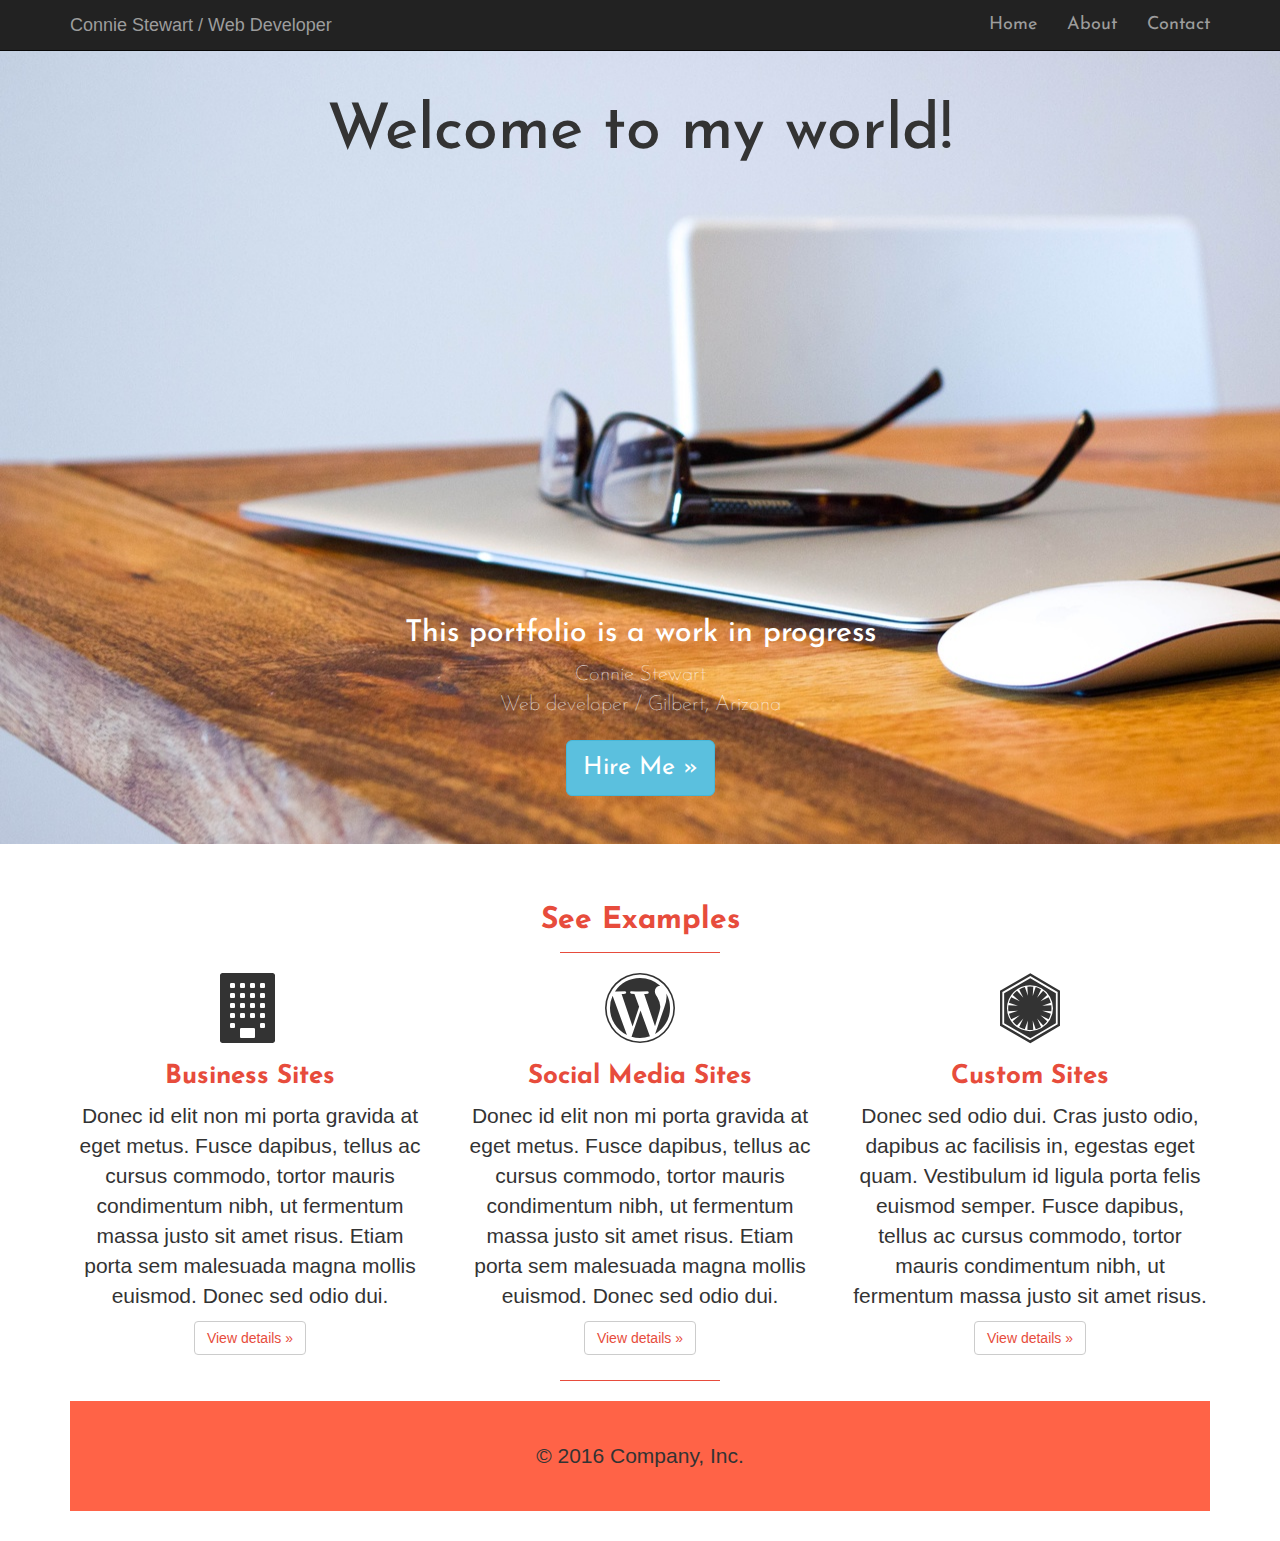
==== commit b53126e0: "updating custom link" ====
--- a/index.html
+++ b/index.html
@@ -63,11 +63,11 @@
     <!-- Main jumbotron for a primary marketing message or call to action -->
     <div class="jumbotron">
       <div class="container">
-        <h1>Welcome to my world!</h1>
-        <h2>This portfolio is a work in progress</h2>
-        <p class="name">Connie Stewart<p>
-        <p>Web developer / Gilbert, Arizona</p>
-        <p><a class="btn btn-info btn-lg" href="about.html" target="_blank" role="button">Hire Me &raquo;</a></p>
+	    <h1>Welcome to my world!</h1>
+	    <h2>This portfolio is a work in progress</h2>
+	    <p class="name">Connie Stewart<p>
+	    <p>Web developer / Gilbert, Arizona</p>
+	    <p><a class="btn btn-info btn-lg" href="about.html" target="_blank" role="button">Hire Me &raquo;</a></p>
       </div>
     </div>
 
@@ -91,7 +91,7 @@
         <i class="fa fa-first-order fa-5x"></i>
           <h3>Custom Sites</h3>
           <p>Donec sed odio dui. Cras justo odio, dapibus ac facilisis in, egestas eget quam. Vestibulum id ligula porta felis euismod semper. Fusce dapibus, tellus ac cursus commodo, tortor mauris condimentum nibh, ut fermentum massa justo sit amet risus.</p>
-          <p><a class="btn btn-default" href="http://www.google.com" target="_blank" role="button">View details &raquo;</a></p>
+          <p><a class="btn btn-default" href="http://pixiteapps.com/" target="_blank" role="button">View details &raquo;</a></p>
         </div>
       </div>
 
--- a/css/custom.css
+++ b/css/custom.css
@@ -1,179 +1,197 @@
-/* Move down content because we have a fixed navbar that is 50px tall */
-body {
-  padding-top: 50px;
-}
-
-ul.nav, .jumbotron h1 {
-	font-family: 'Arvo', courier, serif;
-}
-
-ul.nav {
-	font-size: 13px;
-}
-
-#get-Involved {
-	background-color: skyblue;
-}
-
-#go-top {
-	position: absolute; 
-    bottom: 20px;
-    right: 20px;
-}
-
-#go-top a {
-	color: #333;
-}
-
-footer {
-	background-color: tomato;
-	padding-top: 150px;
-	padding-bottom: 30px;
-	position: relative;
-}
-
-.jumbotron {
-	text-align: center;
-	background-image: url('../images/hero_image.jpg');
-	color: white;
-}
-
-.jumbotron h1 {
-	margin-top: 0px;
-	margin-bottom: 50px;
-}
-
-.jumbotron p {
-	margin-bottom: 30px;
-	font-weight: 100;
-	padding: 0 50px;
-}
-
-.modal-content iframe {
-	margin-top: 20px;
-}
-
-.modal-content button.close {
-	position: absolute;
-	top: 5px;
-	right: 5px;
-	font-size: 28px;
-	background-color: white;
-	opacity: 1;
-	width: 30px;
-	border-radius: 24px;
-	-webkit-border-radius: 24px;
-	-moz-border-radius: 24px;
-}
-
-.modal-dialog {
-    position: absolute;
-    left: 50%;
-    margin-left: -300px;
-    top: 50%;
-    margin-top: -171px;
-}
-
-.btn-lg {
-	font-size: 36px;
-}
-.homepage {
-	text-align: center;
-	padding-top: 30px;
-	padding-bottom: 30px;
-}
-
-.homepage h2, h3{
-	color: #e74c3c;
-	font-family: 'Arvo', courier, serif;
-	text-transform: uppercase;
-}
-
-.homepage h3 {
-	font-style: 26px;
-}
-
-.homepage p {
-	font-size: 21px;
-	font-weight: 300;
-}
-
-.homepage hr {
-	border-top: 1px solid #e74c3d;
-	width: 160px;
-	margin-top: 15px;
-}
-.homepage a {
-	color: #e74c3c;
-}
-
-.homepage a:hover {
-	color: #e74c3d;
-	text-decoration: none;
-	opacity: .9;
-}
-
-.fa-chevron-circle-up {
-	color: #333;
-}
-
-/*Responsive Styling*/
-
-/* Medium devices (desktops, 992px up to 1199px) */
-@media (max-width: 1199px) { 
-	.jumbotron h1 {
-	font-size: 56px;
-	margin-bottom: 30px;
-	}
-}
-
-/* Small devices (tablets, 768px up to 991px) */
-@media (max-width: 991px) { 
-	.jumbotron h1 {
-	font-size: 46px;
-	}
-
-	.jumbotron {
-		margin-bottom: 15px;
-	}
-
-	.col-md-4 {
-		padding: 20px 10px;
-	}
-
-	.homepage h2 {
-		font-size: 25px;
-	}
-
-	.homepage h3 {
-		font-size: 20px;
-	}
-
-	.btn {
-
-	}
-
-
-/* Extra-Small devices (phones, less than 768px) */
-@media (max-width: 767px) { 
-	
-	.jumbotron h1 {
-	font-size: 30px;
-	}
-
-	.jumbotron p {
-		font-size: 15px;
-	}
-
-	.homepage p {
-		font-size: 16px;
-	}
-
-	.btn-lg {
-		font-size: 18px;
-	}
-
-	footer img {
-		width: 80%;
-	}
+/* Move down content because we have a fixed navbar that is 50px tall */
+body {
+  padding-top: 50px;
+}
+
+ul.nav, .jumbotron h1 {
+	font-family: 'Josefin Sans', sans-serif;
+}
+
+ul.nav {
+	font-size: 18px;
+}
+
+#get-Involved {
+	background-color: skyblue;
+}
+
+#go-top {
+	position: absolute; 
+    bottom: 20px;
+    right: 20px;
+}
+
+#go-top a {
+	color: #333;
+}
+
+footer {
+	background-color: tomato;
+	padding-top: 40px;
+	padding-bottom: 30px;
+	position: relative;
+}
+
+.jumbotron {
+	margin-top: -50px;
+	text-align: center;
+	margin-bottom: 10px;
+	background-image: url('../images/mac-glasses.jpg');
+	//color: white;
+}
+
+.jumbotron h1 {
+	margin-top: 50px;
+	margin-bottom: 450px;
+}
+
+.jumbotron h2 {
+	font-family: 'Josefin Sans', sans-serif;
+	margin-top: 100px;
+	color: white;
+}
+
+.jumbotron p {
+	font-family: 'Josefin Sans', sans-serif;
+	font-weight: lighter;
+	color: white;
+	margin-bottom: 0;
+}
+
+.jumbotron p.name {
+	color: white;
+}
+
+.jumbotron a.btn {
+	margin-top: 20px;
+}
+
+.modal-content iframe {
+	margin-top: 20px;
+}
+
+.modal-content button.close {
+	position: absolute;
+	top: 5px;
+	right: 5px;
+	font-size: 28px;
+	background-color: white;
+	opacity: 1;
+	width: 30px;
+	border-radius: 24px;
+	-webkit-border-radius: 24px;
+	-moz-border-radius: 24px;
+}
+
+.modal-dialog {
+    position: absolute;
+    left: 50%;
+    margin-left: -300px;
+    top: 50%;
+    margin-top: -171px;
+}
+
+.btn-lg {
+	font-size: 25px;	
+}
+.homepage {
+	text-align: center;
+	padding-top: 30px;
+	padding-bottom: 30px;
+}
+
+.homepage h2, h3{
+	color: #e74c3c;
+	font-family: 'Josefin Sans', sans-serif;
+	font-weight: bold;
+	--text-transform: uppercase;
+}
+
+.homepage h3 {
+	font-size: 26px;
+}
+
+.homepage p {
+	font-size: 21px;
+	font-weight: 200;
+}
+
+.homepage hr {
+	border-top: 1px solid #e74c3d;
+	width: 160px;
+	margin-top: 15px;
+}
+.homepage a {
+	color: #e74c3c;
+}
+
+.homepage a:hover {
+	color: #e74c3d;
+	text-decoration: none;
+	opacity: .9;
+}
+
+.fa-chevron-circle-up {
+	color: #333;
+}
+
+/*Responsive Styling*/
+
+/* Medium devices (desktops, 992px up to 1199px) */
+@media (max-width: 1199px) { 
+	.jumbotron h1 {
+	font-size: 56px;
+	margin-bottom: 30px;
+	}
+}
+
+/* Small devices (tablets, 768px up to 991px) */
+@media (max-width: 991px) { 
+	.jumbotron h1 {
+	font-size: 46px;
+	}
+
+	.jumbotron {
+		margin-bottom: 15px;
+	}
+
+	.col-md-4 {
+		padding: 20px 10px;
+	}
+
+	.homepage h2 {
+		font-size: 25px;
+	}
+
+	.homepage h3 {
+		font-size: 20px;
+	}
+
+	.btn {
+
+	}
+
+
+/* Extra-Small devices (phones, less than 768px) */
+@media (max-width: 767px) { 
+	
+	.jumbotron h1 {
+	font-size: 30px;
+	}
+
+	.jumbotron p {
+		font-size: 15px;
+	}
+
+	.homepage p {
+		font-size: 16px;
+	}
+
+	.btn-lg {
+		font-size: 18px;
+	}
+
+	--footer img {
+		width: 80%;
+	}
 }